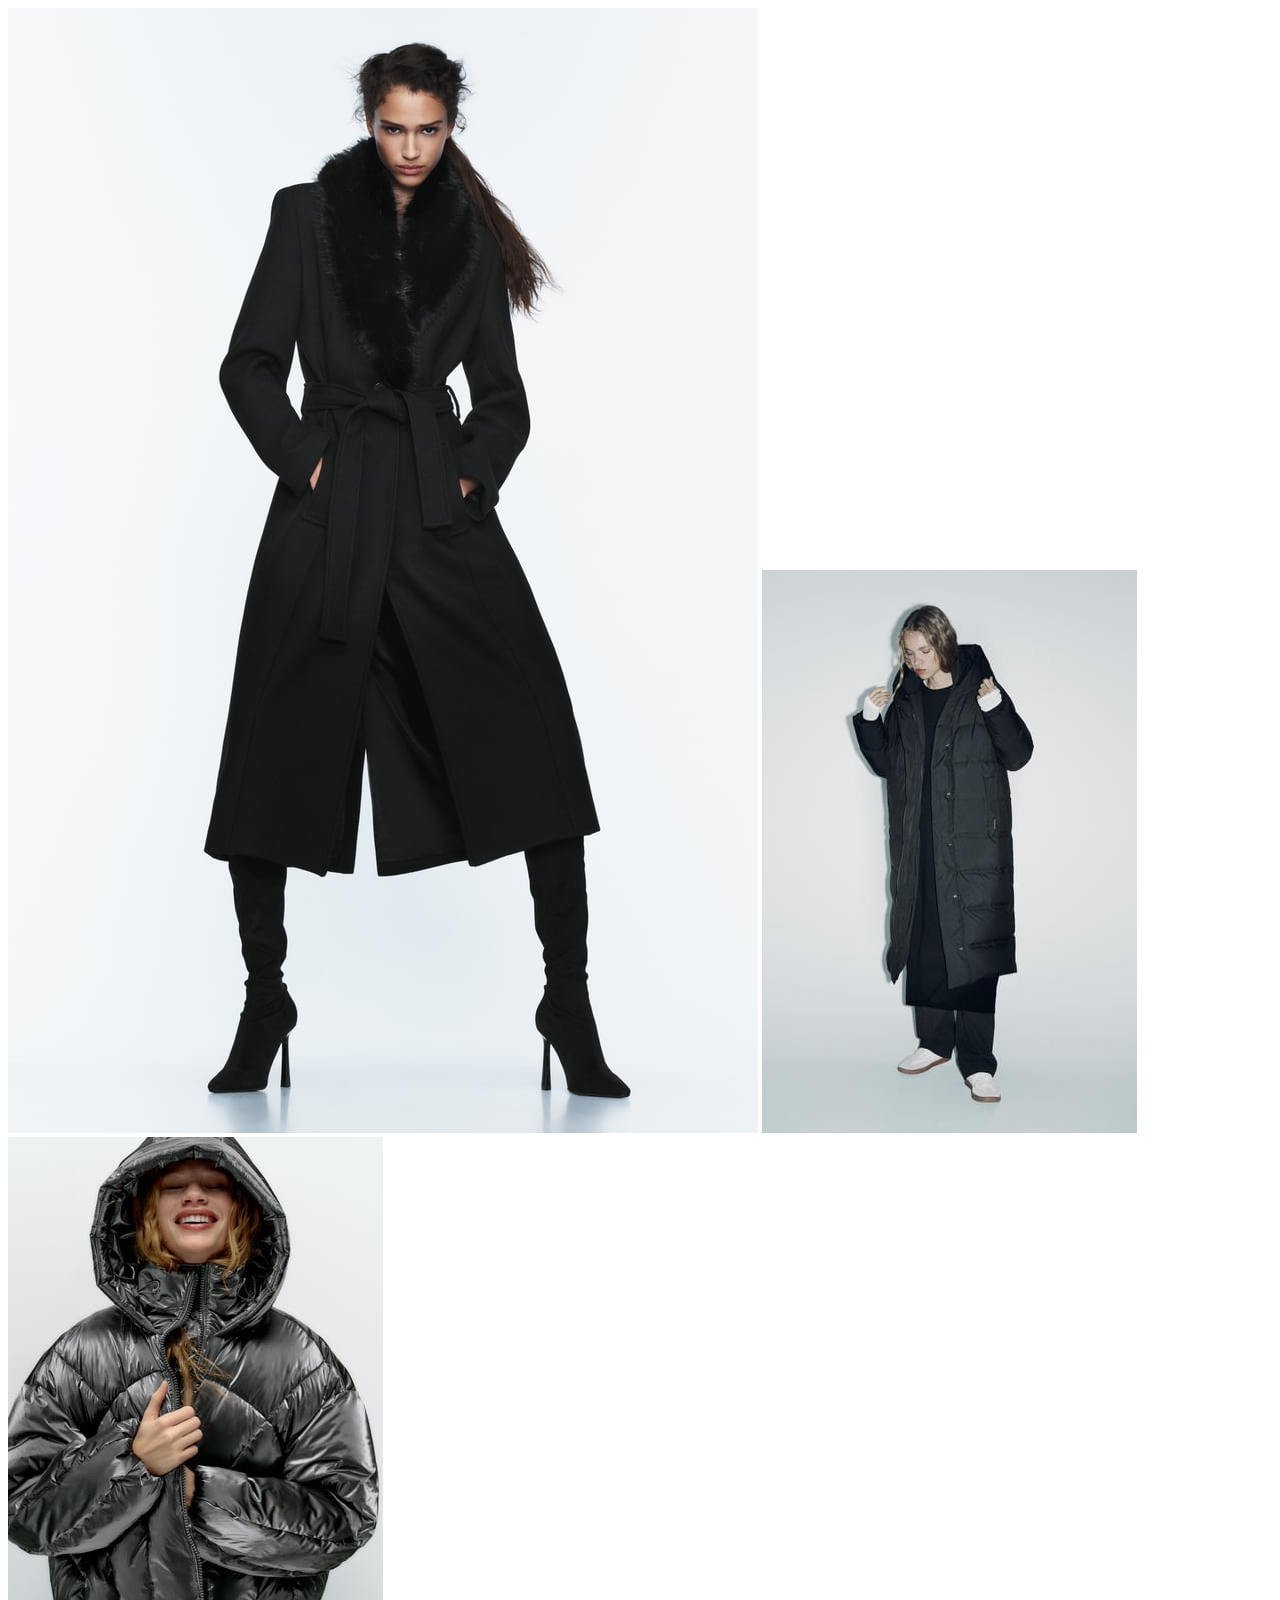
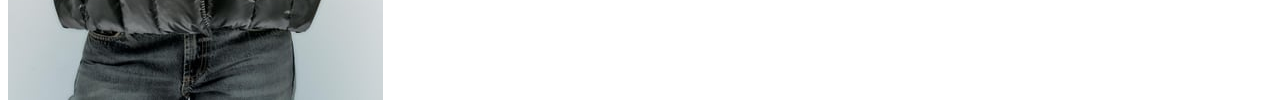
==== index.html @ 27e3bffe "add" ====
<!DOCTYPE html>
<html lang="en">
<head>
    <meta charset="UTF-8">
    <meta name="viewport" content="width=device-width, initial-scale=1.0">
    <title>Document</title>
    <link href="style.css" rel="stylesheeth">
</head>
<body>
    

   <section id="section">

    <a href="./articulo/indexsecond.html"><img src="./images/lana.jpg"  ></a>
    <a href="./articulo/indexsecond.html"> <img  src="images/plumifero.jpg"></a>
    <a href="./articulo/indexsecond.html"> <img  src="images/acolchado.jpg"></a>

   </section>
    
</body>
<script></script>
</html>
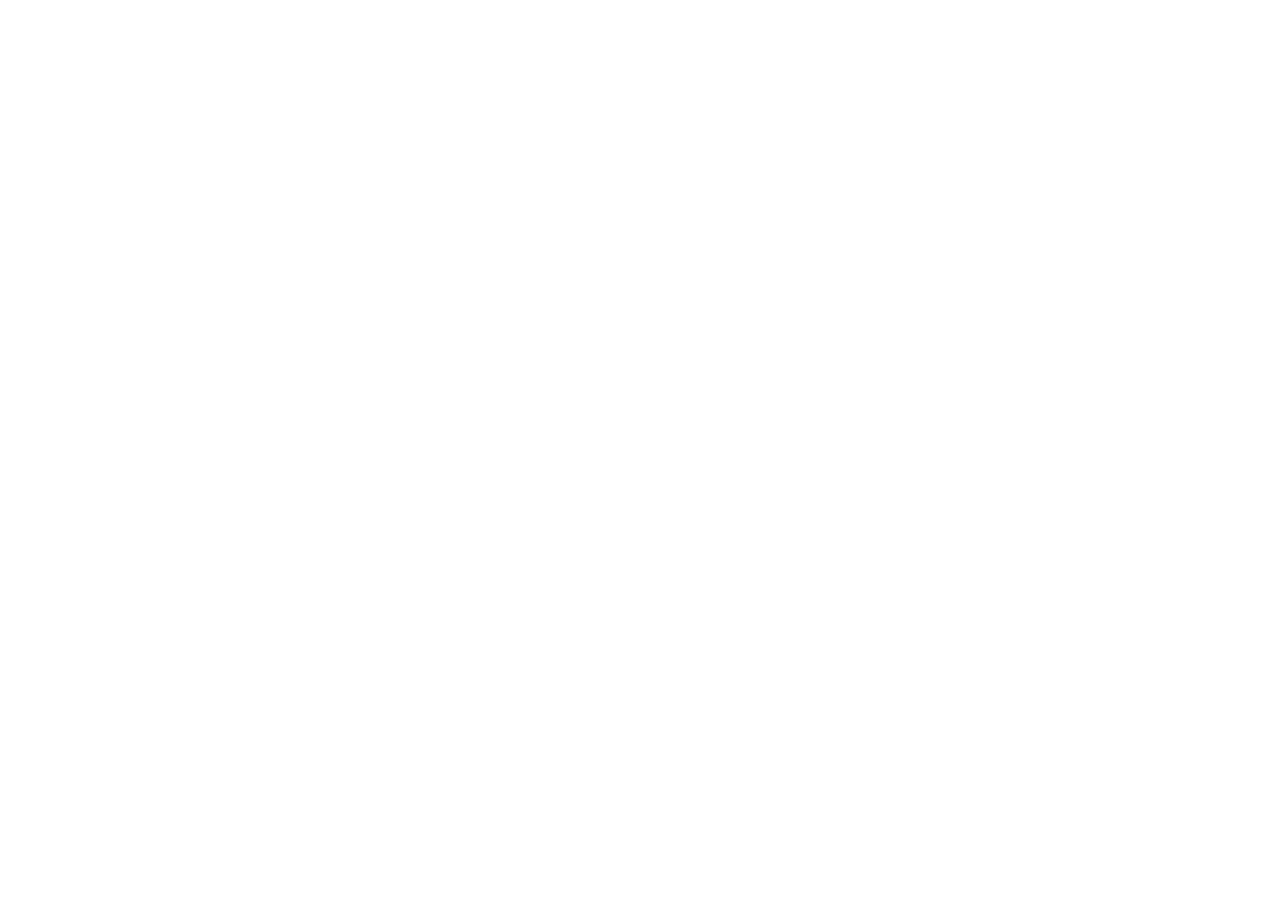
==== commit 62c12a8a: "nothing" ====
--- a/index.html
+++ b/index.html
@@ -3,20 +3,26 @@
 <head>
     <meta charset="UTF-8">
     <meta name="viewport" content="width=device-width, initial-scale=1.0">
-    <title>Document</title>
-    <link href="style.css" rel="stylesheeth">
+    <title>Tu estilo</title>
+    <link href="style.css" rel="stylesheet">
 </head>
 <body>
-    
+    <header>
+<div class="articulos">
 
-   <section id="section">
+</div>
+    </header>
+    <main>
+        <section class="articulos">
+            
+        </section>
 
-    <a href="./articulo/indexsecond.html"><img src="./images/lana.jpg"  ></a>
-    <a href="./articulo/indexsecond.html"> <img  src="images/plumifero.jpg"></a>
-    <a href="./articulo/indexsecond.html"> <img  src="images/acolchado.jpg"></a>
+        
 
-   </section>
-    
+    </main>
+    <footer>
+
+    </footer>
 </body>
-<script></script>
+<script src="script.js"></script>
 </html>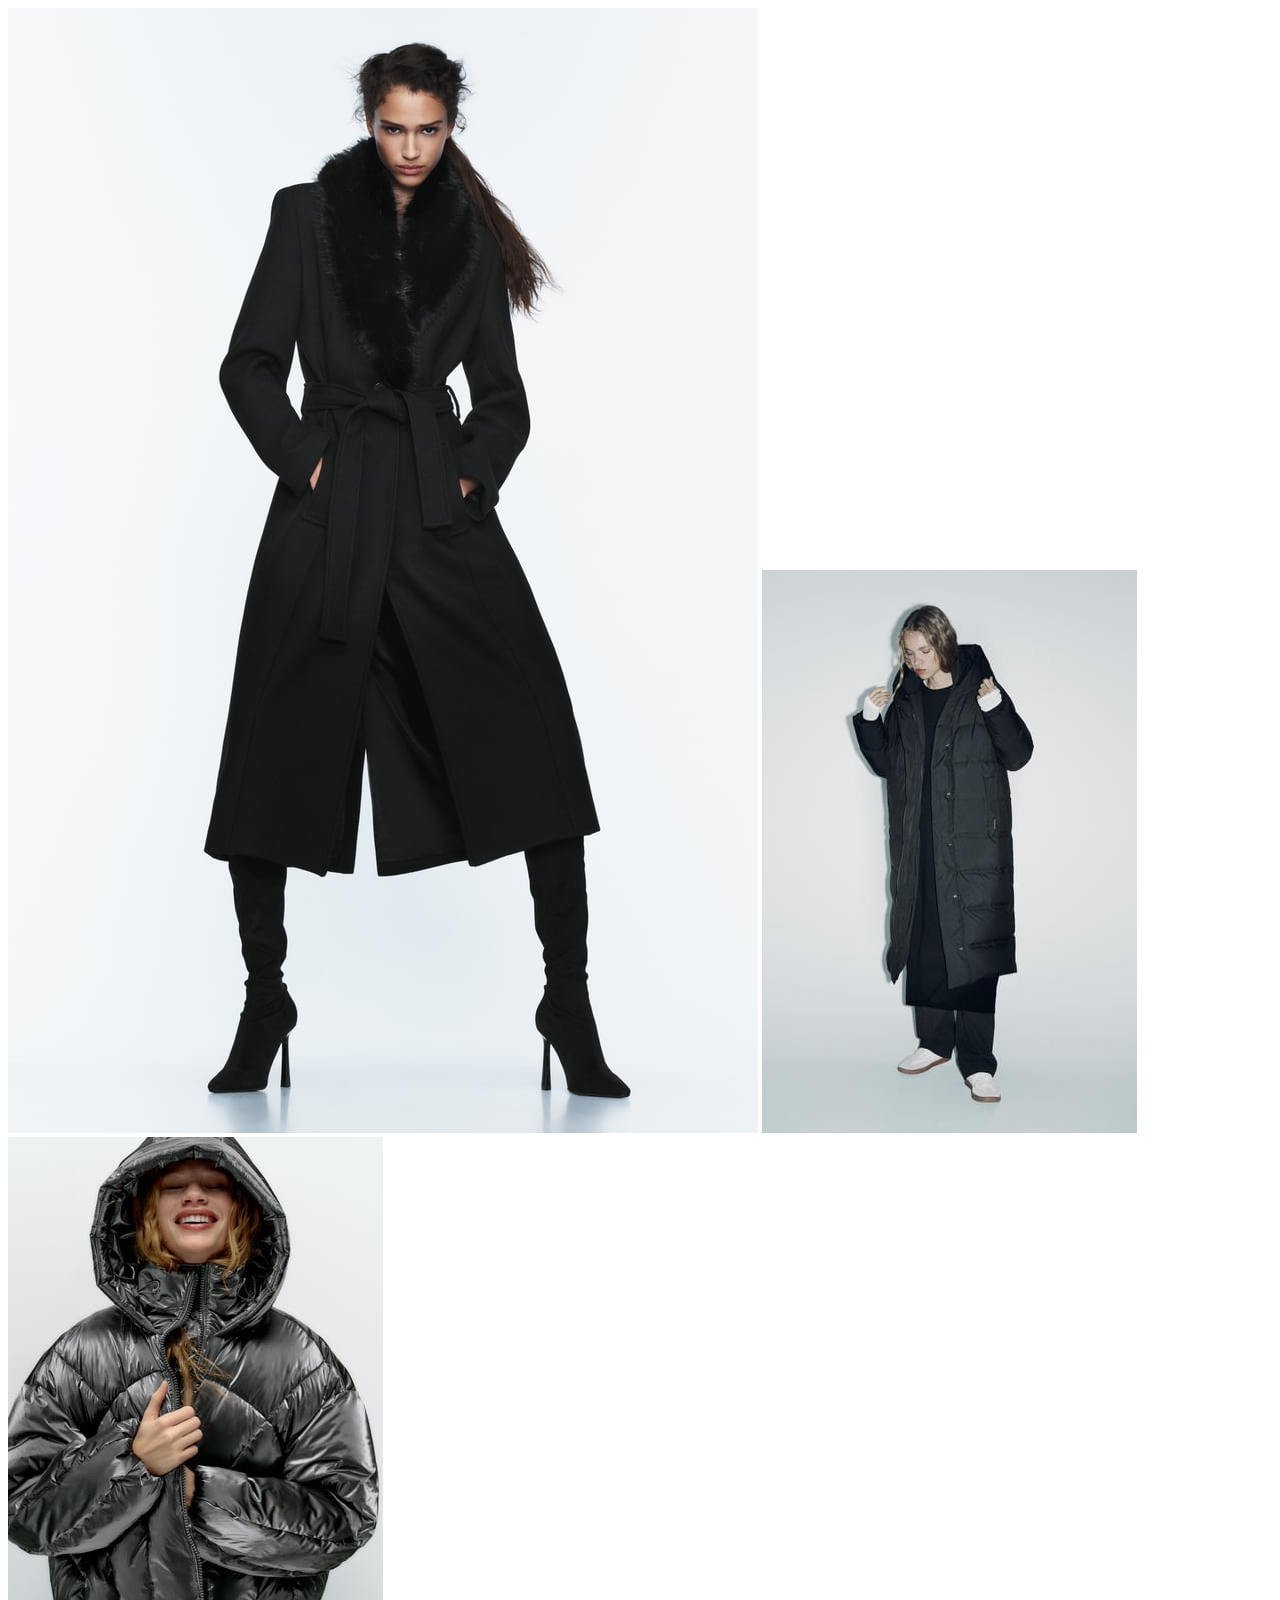
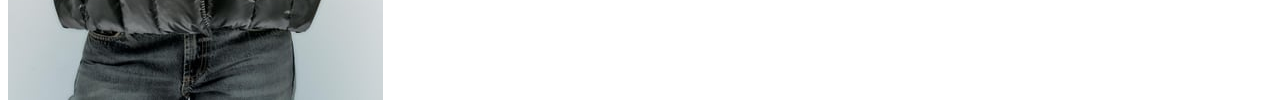
==== commit 1d50a4d4: "add new changes" ====
--- a/index.html
+++ b/index.html
@@ -3,26 +3,20 @@
 <head>
     <meta charset="UTF-8">
     <meta name="viewport" content="width=device-width, initial-scale=1.0">
-    <title>Tu estilo</title>
-    <link href="style.css" rel="stylesheet">
+    <title>Document</title>
+    <link href="style.css" rel="stylesheeth">
 </head>
 <body>
-    <header>
-<div class="articulos">
+    
 
-</div>
-    </header>
-    <main>
-        <section class="articulos">
-            
-        </section>
+   <section id="section">
 
-        
+    <a href="./articulo/indexsecond.html"><img src="./images/lana.jpg"  ></a>
+    <a href="./articulo/indexsecond.html"> <img  src="images/plumifero.jpg"></a>
+    <a href="./articulo/indexsecond.html"> <img  src="images/acolchado.jpg"></a>
 
-    </main>
-    <footer>
-
-    </footer>
+   </section>
+    
 </body>
-<script src="script.js"></script>
+<script></script>
 </html>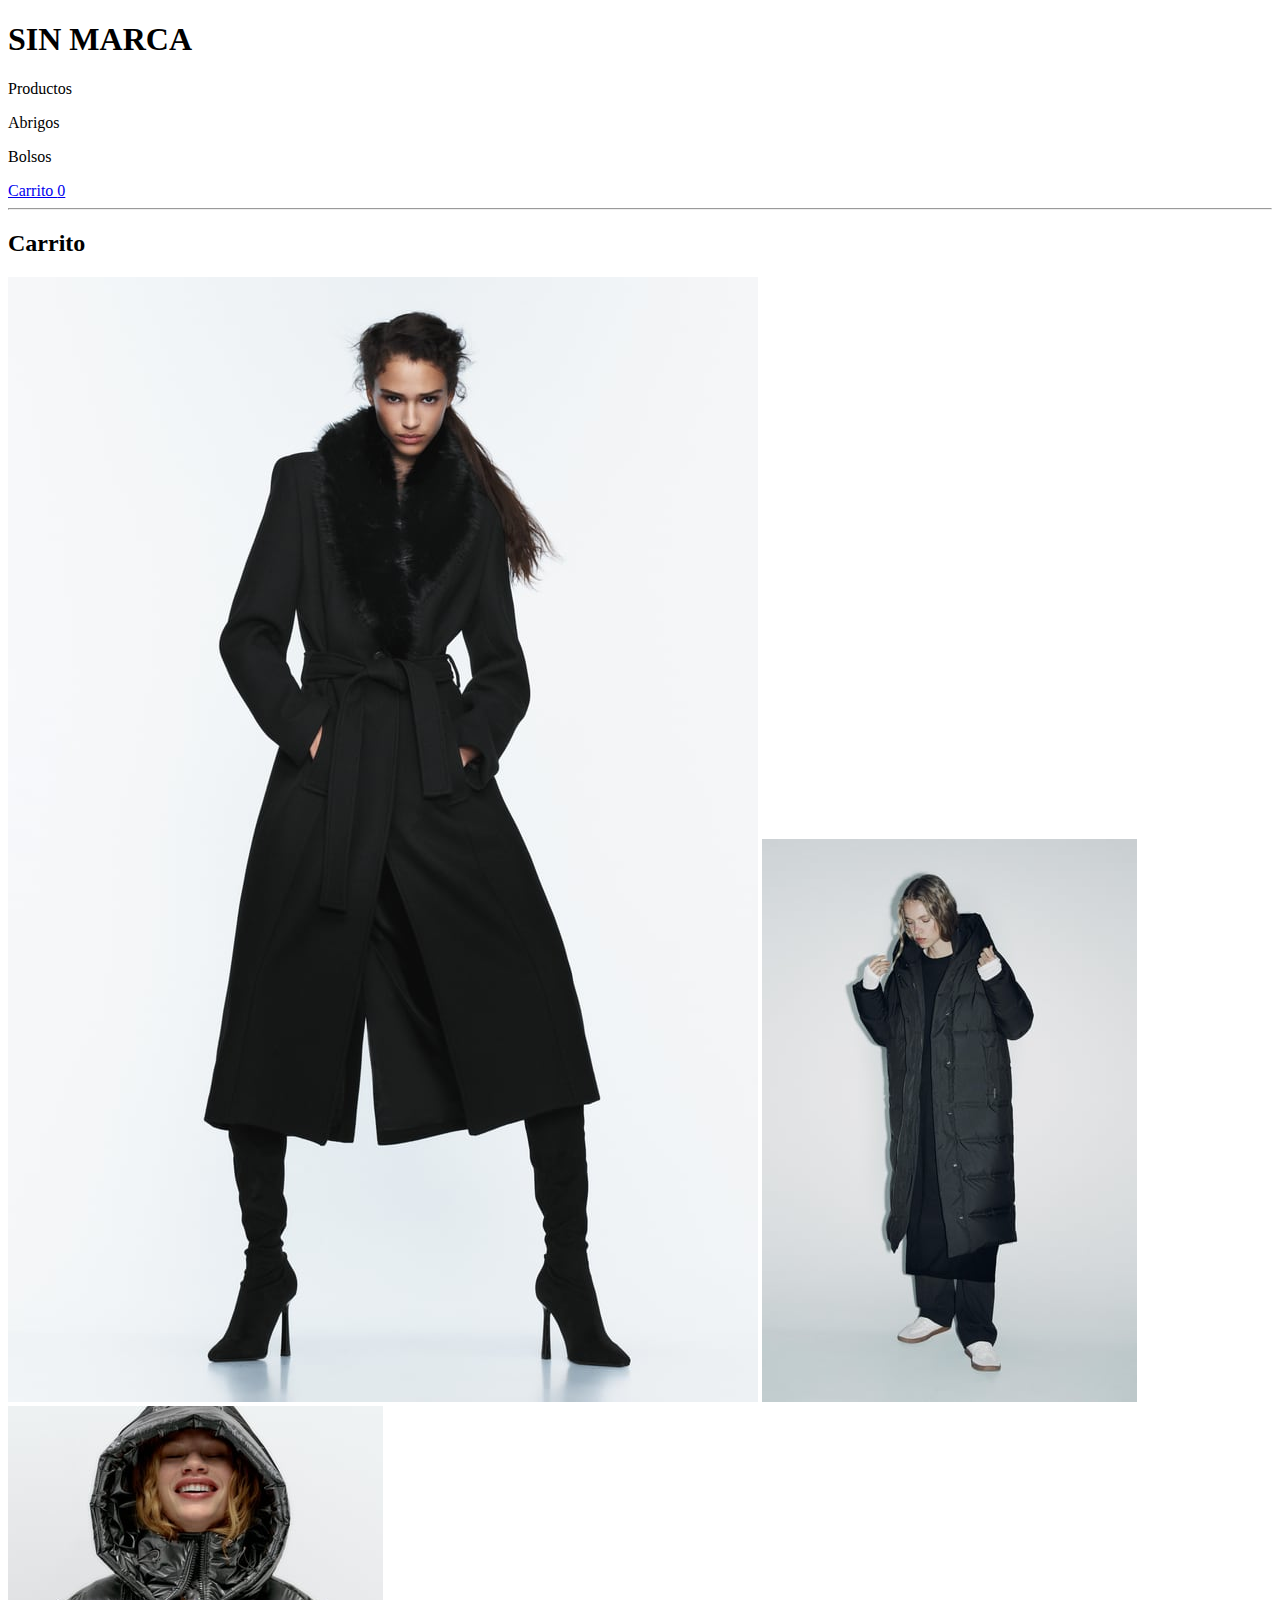
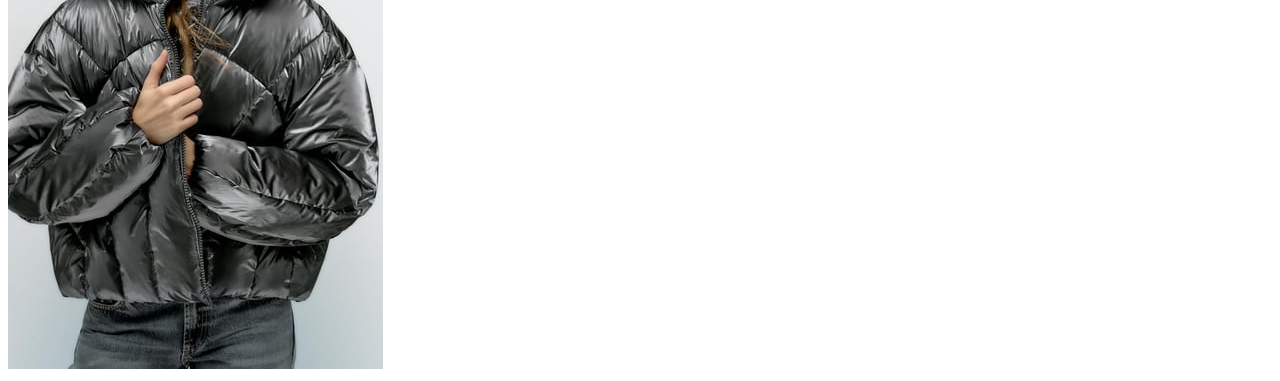
==== commit 162e4d6f: "create navbar" ====
--- a/index.html
+++ b/index.html
@@ -1,22 +1,41 @@
 <!DOCTYPE html>
 <html lang="en">
-<head>
-    <meta charset="UTF-8">
-    <meta name="viewport" content="width=device-width, initial-scale=1.0">
-    <title>Document</title>
-    <link href="style.css" rel="stylesheeth">
-</head>
-<body>
+  <head>
+    <meta charset="UTF-8" />
+    <meta name="viewport" content="width=device-width, initial-scale=1.0" />
+    <title>Tienda de Ropa</title>
+    <link href="style.css" rel="stylesheeth" />
+  </head>
+  <body>
+    <header id="header">
+      <h1 class="miLogo">SIN MARCA</h1>
+    </header>
+    <nav class="nav">
+        
+      <p class="categoria">Productos</p>
     
+      <p class="categoria">Abrigos</p>
 
-   <section id="section">
+      <p class="categoria">Bolsos</p>
 
-    <a href="./articulo/indexsecond.html"><img src="./images/lana.jpg"  ></a>
-    <a href="./articulo/indexsecond.html"> <img  src="images/plumifero.jpg"></a>
-    <a href="./articulo/indexsecond.html"> <img  src="images/acolchado.jpg"></a>
-
-   </section>
-    
-</body>
-<script></script>
-</html>+      <a class="btnCarrito" href="carrito/carrito.html"
+        >Carrito <span class="num">0</span></a>
+    </nav>
+    <hr class="linea" />
+    <main>
+      <h2>Carrito</h2>
+      <section id="section">
+        <a href="./articulo/indexsecond.html"
+          ><img src="./images/lana.jpg"
+        /></a>
+        <a href="./articulo/indexsecond.html">
+          <img src="./images/plumifero.jpg"
+        /></a>
+        <a href="./articulo/indexsecond.html">
+          <img src="./images/acolchado.jpg"
+        /></a>
+      </section>
+    </main>
+  </body>
+  <script src="script.js"></script>
+</html>
--- a/style.css
+++ b/style.css
@@ -0,0 +1,15 @@
+*{
+    padding: 0;
+    margin: 0;
+    font-family: 'Jost', sans-serif;
+  }
+.miLogo{
+    font-size: 10VH;
+}
+.nav{
+    display: flex;
+    justify-content: space-around;
+    align-items: center;
+   
+   
+}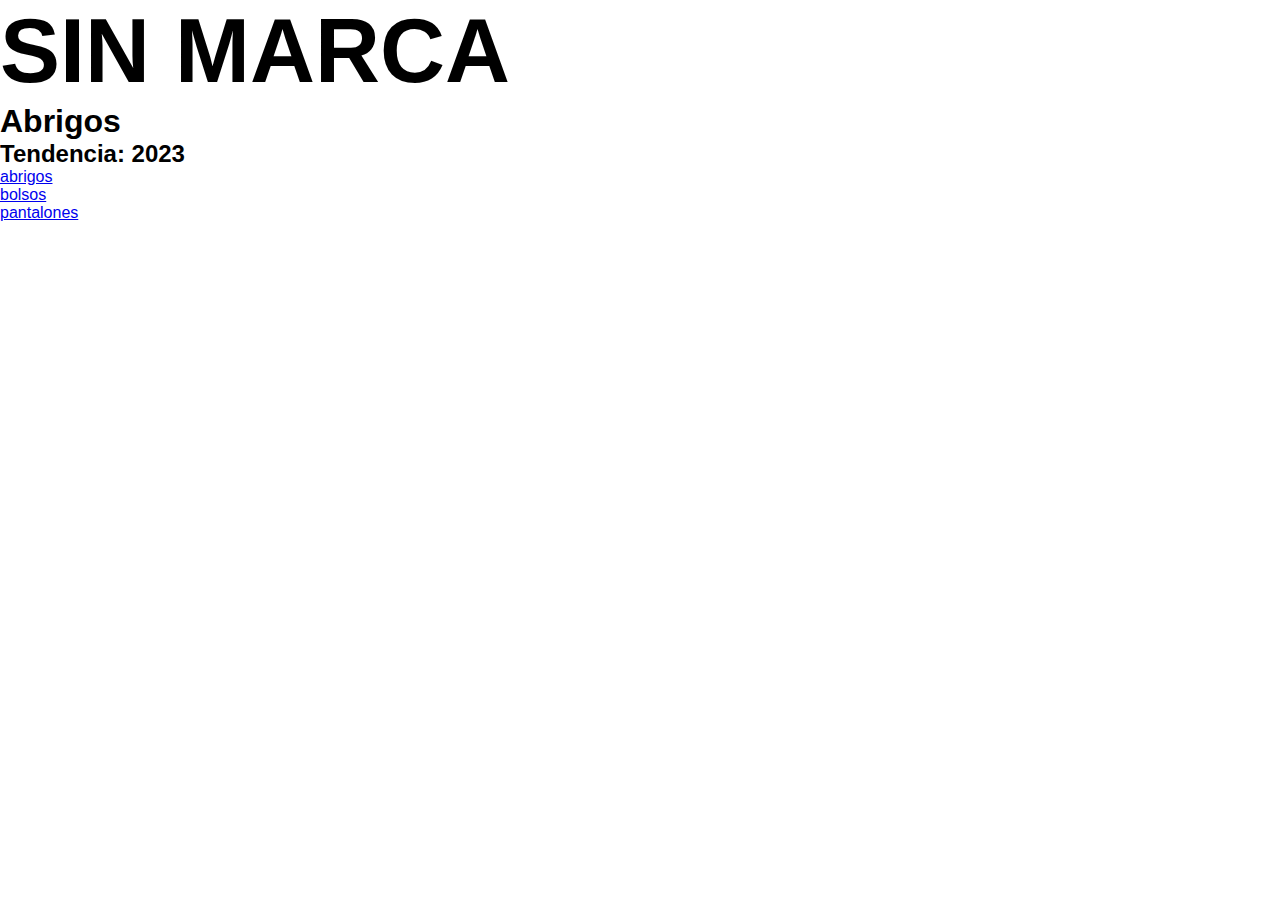
==== commit 80757903: "nav done" ====
--- a/index.html
+++ b/index.html
@@ -4,38 +4,39 @@
     <meta charset="UTF-8" />
     <meta name="viewport" content="width=device-width, initial-scale=1.0" />
     <title>Tienda de Ropa</title>
-    <link href="style.css" rel="stylesheeth" />
+    <link href="style.css" rel="stylesheet" />
   </head>
   <body>
     <header id="header">
       <h1 class="miLogo">SIN MARCA</h1>
     </header>
-    <nav class="nav">
+    <nav></nav>
+    <!--<nav class="nav">
         
-      <p class="categoria">Productos</p>
-    
-      <p class="categoria">Abrigos</p>
-
-      <p class="categoria">Bolsos</p>
+      <a href="/articulo/category-page.html?categoryParametro=ABRIGOS"> <p class="categoria">Abrigos</p></a>
+      <a href="/articulo/category-page.html?categoryParametro=BOLSOS"> <p class="categoria">Bolsos</p> </a>
+      <p class="categoria">Pantalones</p>
 
       <a class="btnCarrito" href="carrito/carrito.html"
         >Carrito <span class="num">0</span></a>
     </nav>
     <hr class="linea" />
-    <main>
-      <h2>Carrito</h2>
+    <main>-->
+      <!--
       <section id="section">
-        <a href="./articulo/indexsecond.html"
+        <a href="./articulo/category-page.html"
           ><img src="./images/lana.jpg"
         /></a>
-        <a href="./articulo/indexsecond.html">
+        <a href="./articulo/category-page.html">
           <img src="./images/plumifero.jpg"
         /></a>
-        <a href="./articulo/indexsecond.html">
+        <a href="./articulo/category-page.html">
           <img src="./images/acolchado.jpg"
         /></a>
       </section>
+    -->
     </main>
   </body>
-  <script src="script.js"></script>
+  <script src="data.js"></script>
+  <script src="functions.js"></script>
 </html>
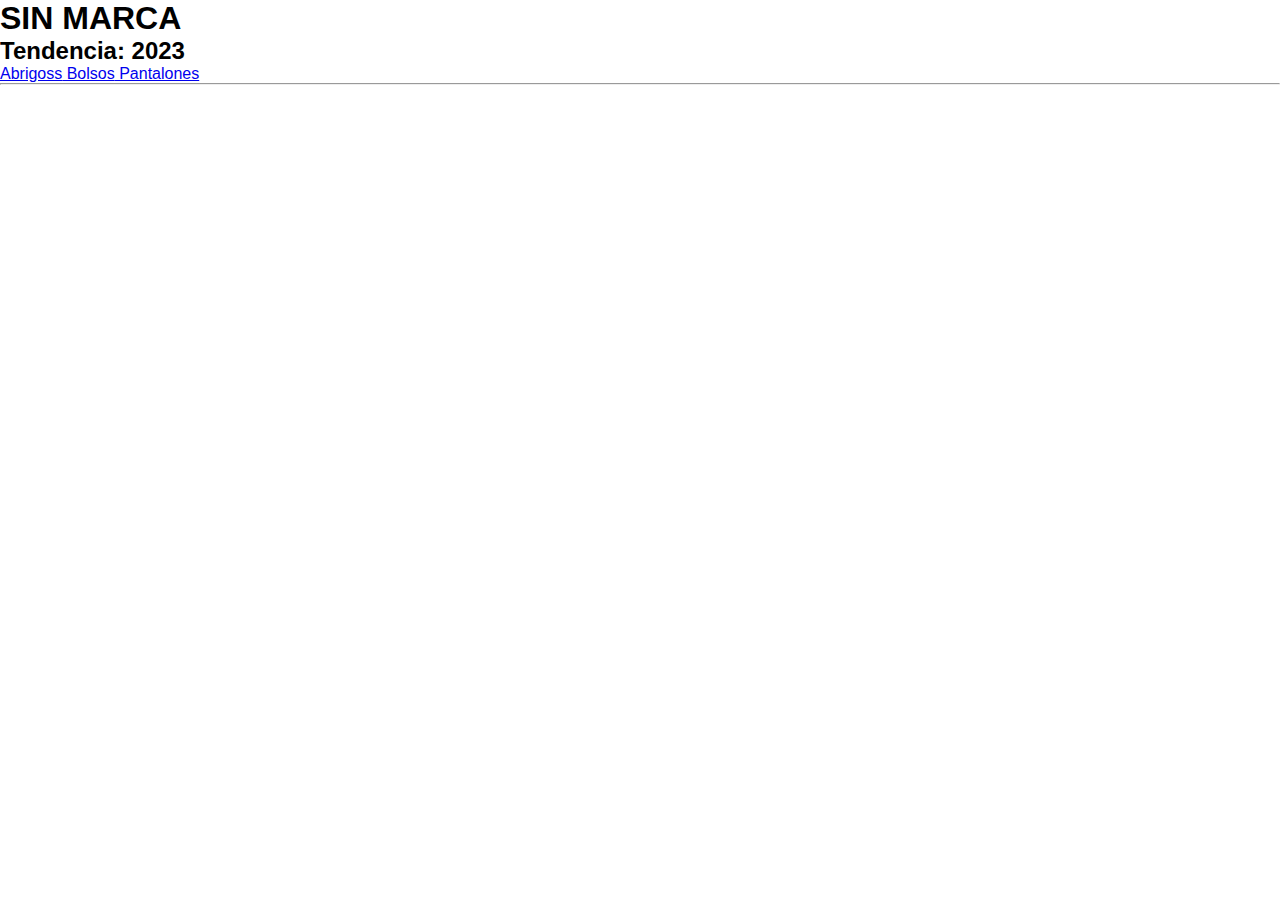
==== commit 2b7eea0d: "finish" ====
--- a/index.html
+++ b/index.html
@@ -7,9 +7,12 @@
     <link href="style.css" rel="stylesheet" />
   </head>
   <body>
-    <header id="header">
-      <h1 class="miLogo">SIN MARCA</h1>
-    </header>
+   
+  <header id="header"></header>
+       <!-- <h1 class="miLogo">SIN MARCA</h1>
+    -->
+
+
     <nav></nav>
     <!--<nav class="nav">
         
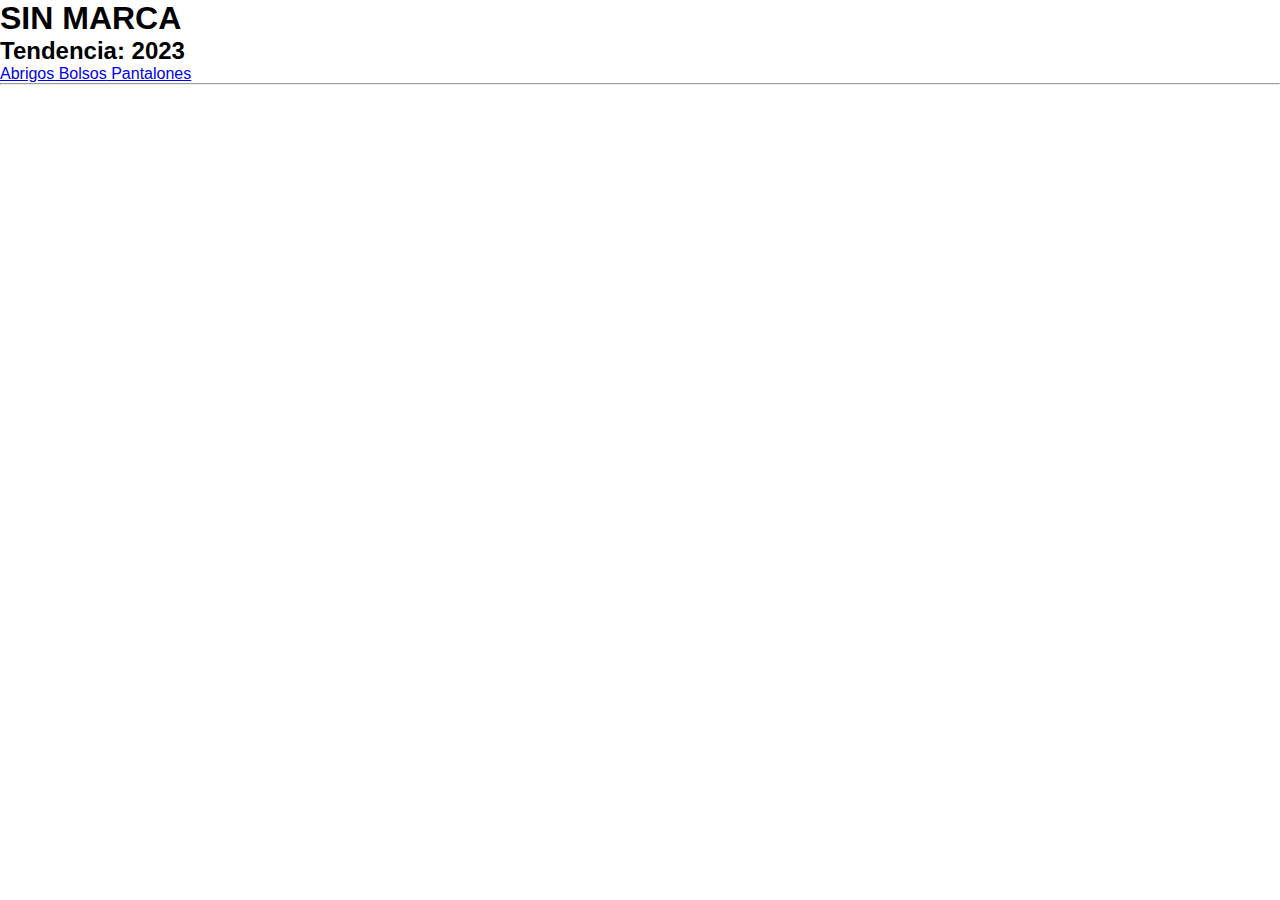
==== commit 9e0f4eef: "save product" ====
--- a/index.html
+++ b/index.html
@@ -8,9 +8,8 @@
   </head>
   <body>
    
-  <header id="header"></header>
-       <!-- <h1 class="miLogo">SIN MARCA</h1>
-    -->
+    <header id="header"></header>
+      
 
 
     <nav></nav>
@@ -42,4 +41,10 @@
   </body>
   <script src="data.js"></script>
   <script src="functions.js"></script>
+  <script>      
+    populateHeader();
+    populateNav();
+
+    
+    </script>
 </html>
